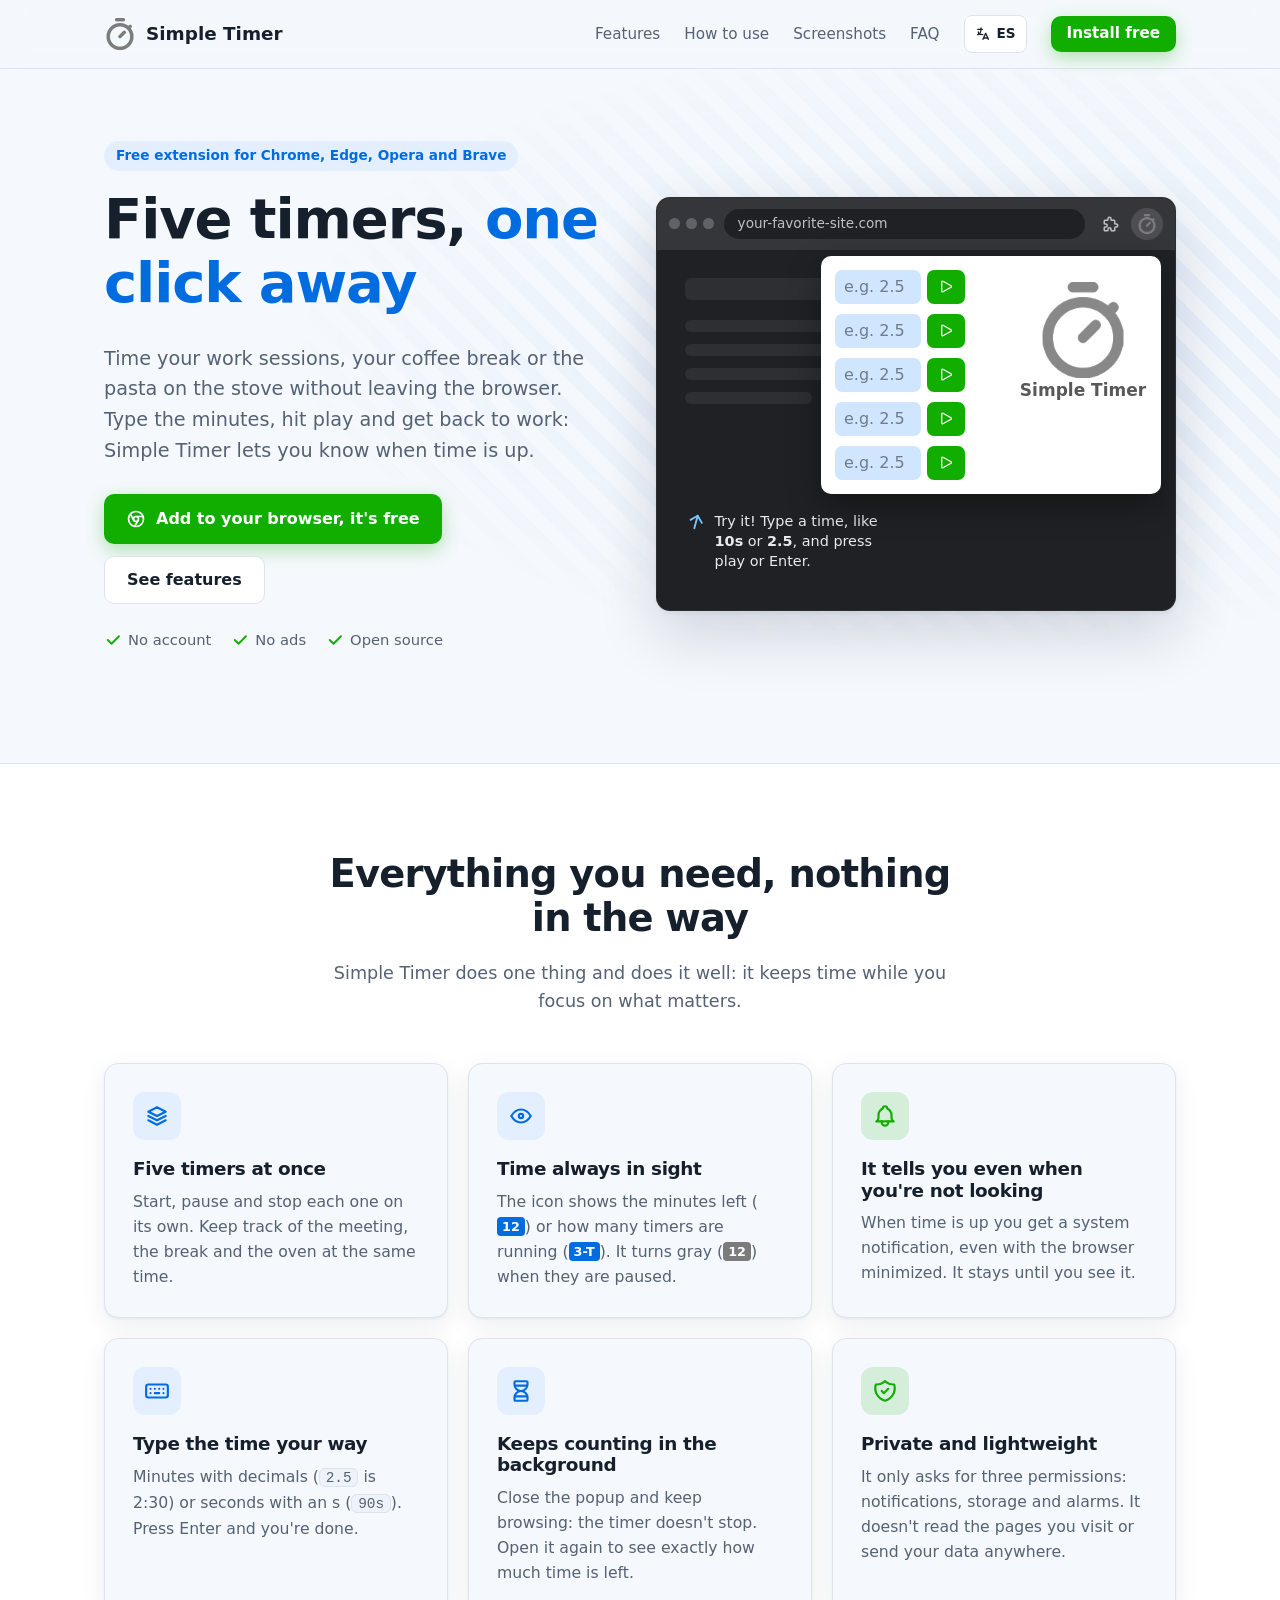
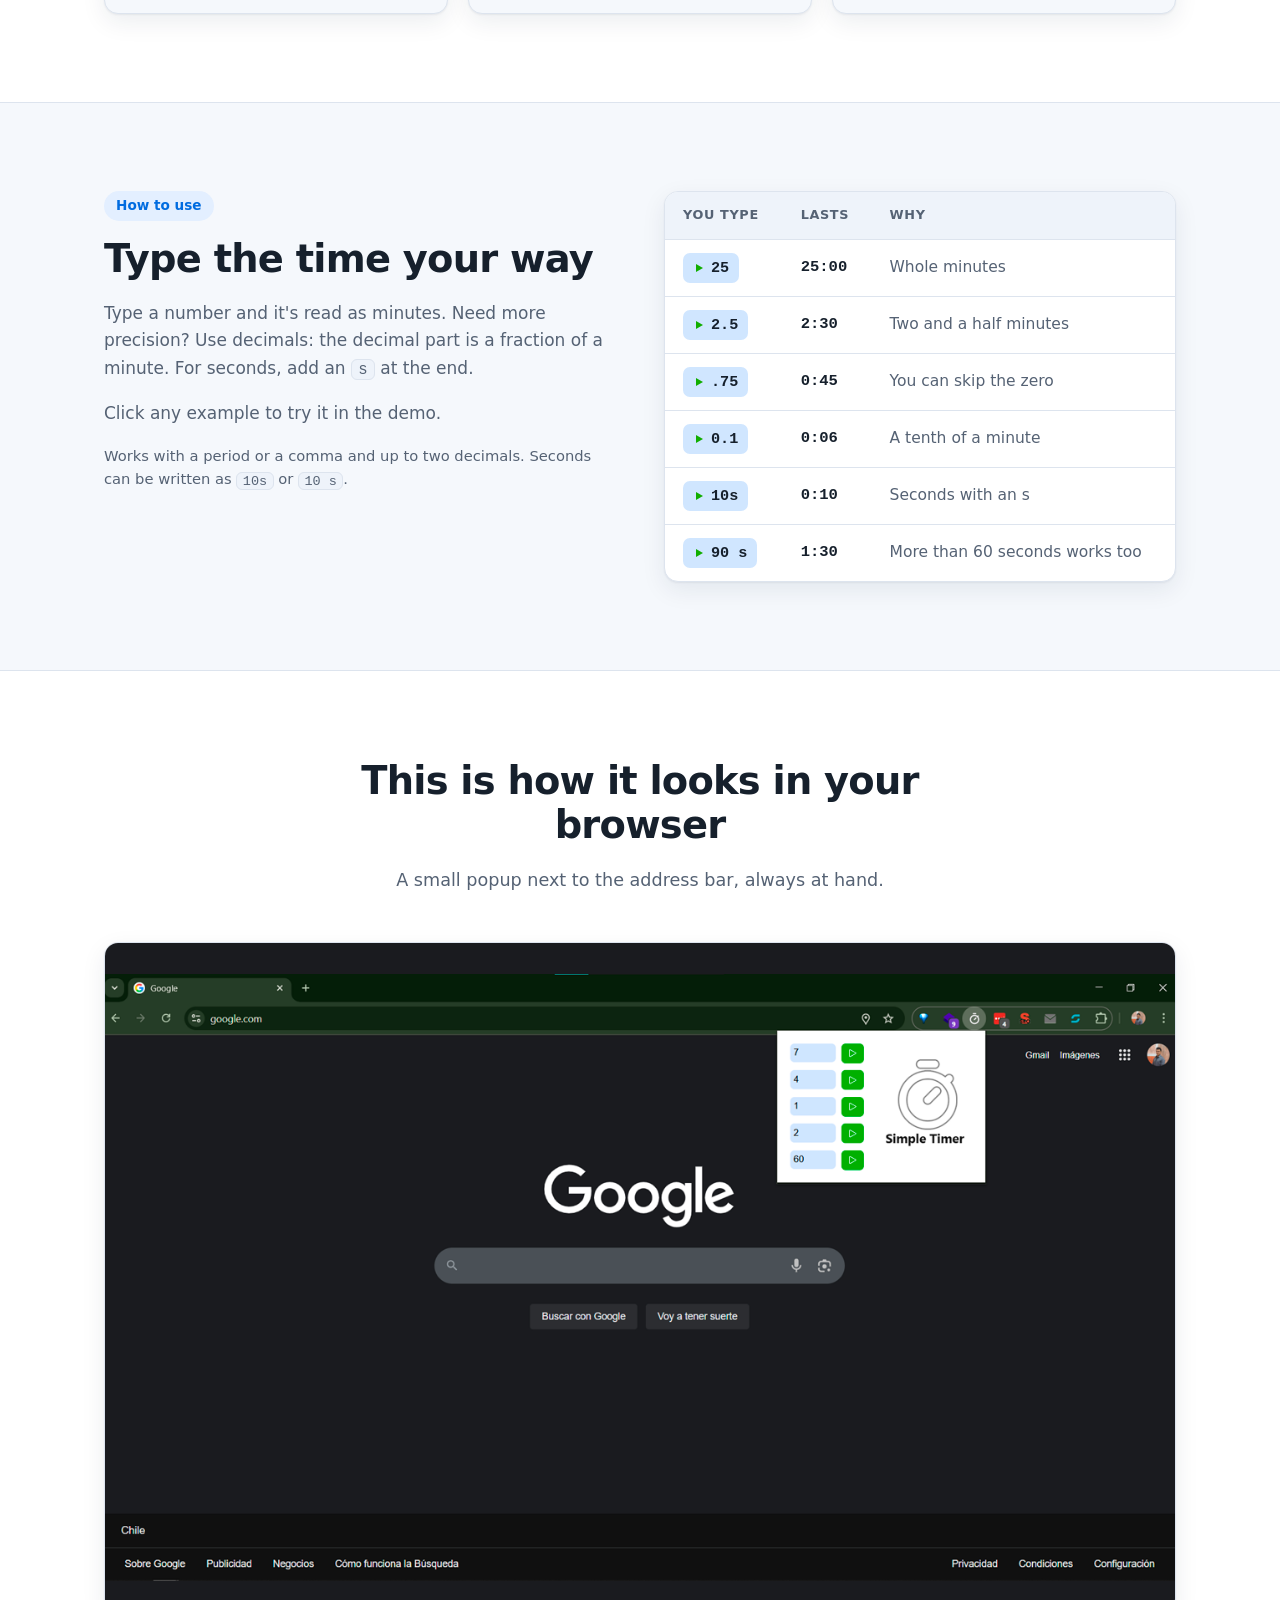
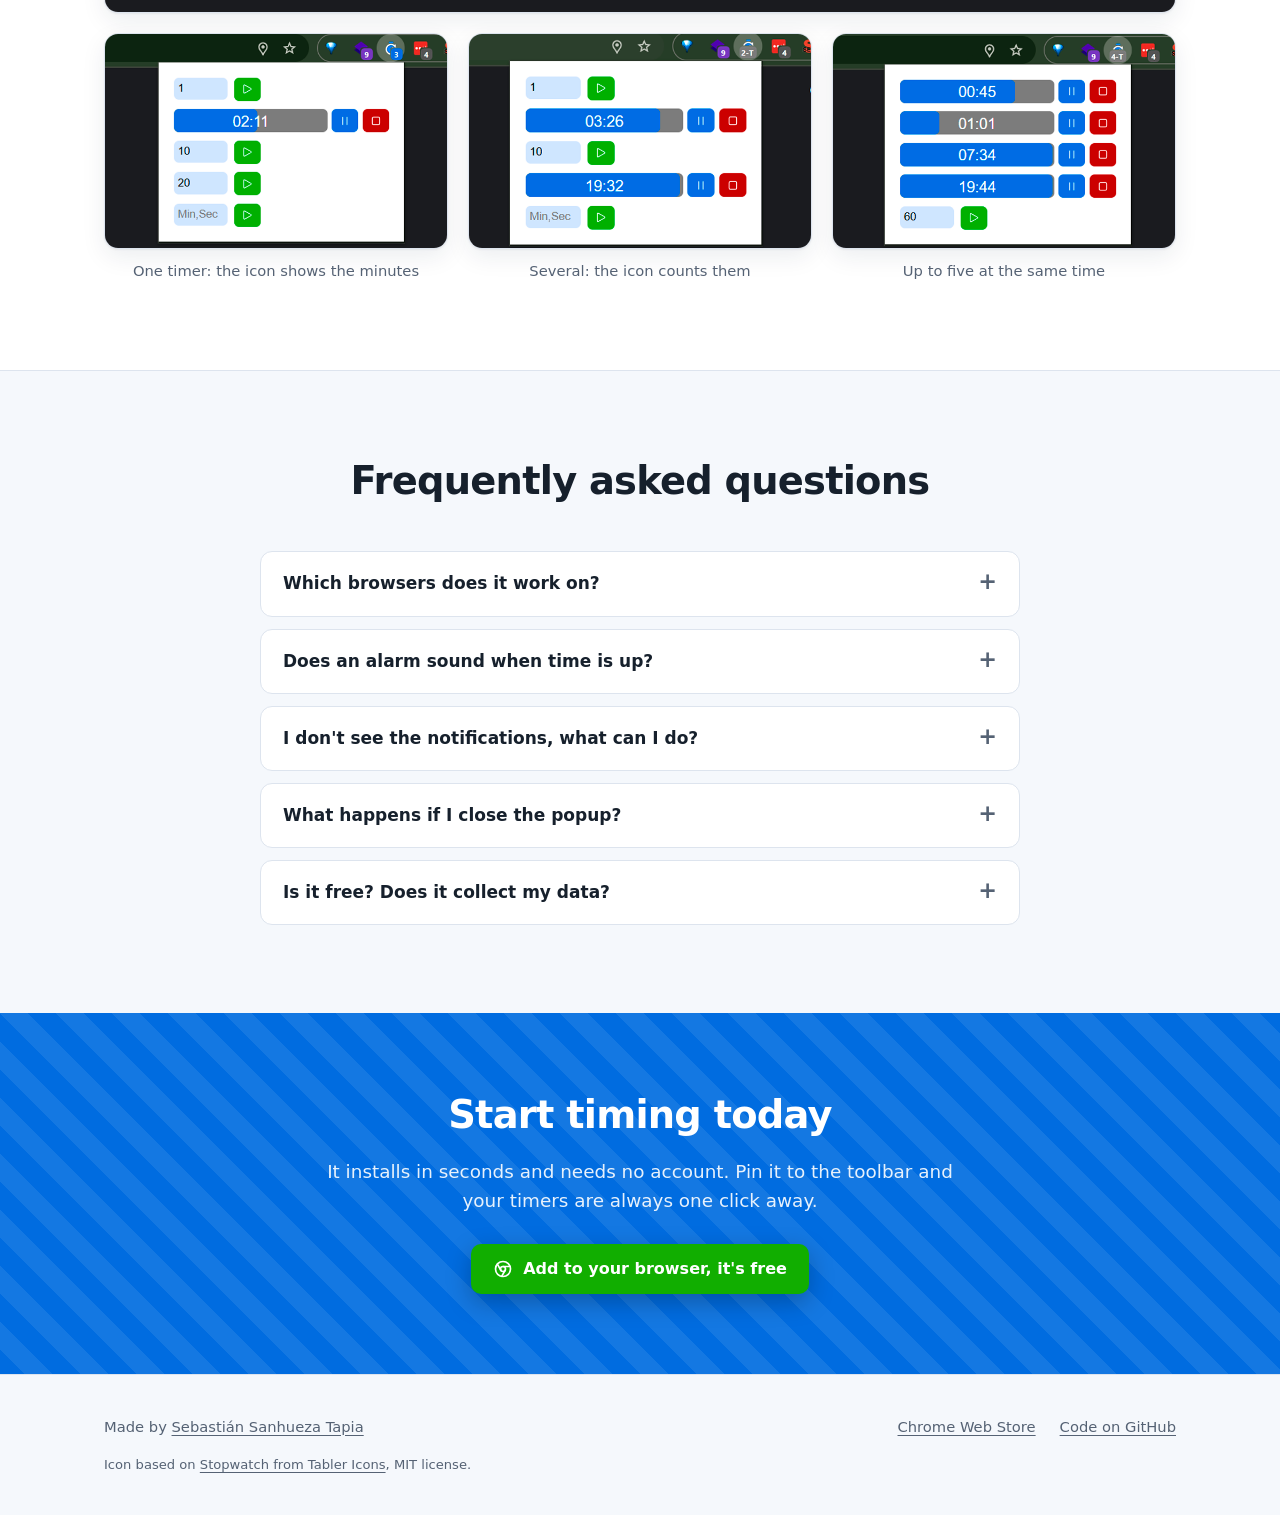
==== docs/index.html @ 5768a290 "feat: Se añaden páginas webs en ingles y español para home, instalación y despedida - Implemented de" ====
<!DOCTYPE html>
<html lang="es">
	<head>
		<meta charset="utf-8" />
		<meta name="viewport" content="width=device-width, initial-scale=1" />
		<title data-i18n="inicio.titulo">Simple Timer: cinco temporizadores en tu navegador</title>
		<meta
			name="description"
			content="Extensión gratuita con cinco temporizadores independientes para Chrome, Edge, Opera y Brave. Te avisa con una notificación y muestra el tiempo restante en el icono."
			data-i18n-attr="content:inicio.descripcion"
		/>
		<meta property="og:title" content="Simple Timer" />
		<meta
			property="og:description"
			content="Cinco temporizadores independientes, a un clic en tu navegador."
			data-i18n-attr="content:inicio.og_descripcion"
		/>
		<meta property="og:image" content="https://sukushaing.github.io/Extension-Simple-Timer/img/captura-navegador.png" />
		<meta property="og:type" content="website" />
		<link rel="icon" type="image/png" href="img/favicon.png" />
		<link rel="stylesheet" href="css/styles.css" />
		<script src="js/i18n.js"></script>
		<script src="js/demo.js" defer></script>
	</head>
	<body>
		<header class="cabecera">
			<div class="container">
				<a class="marca" href="#">
					<img src="img/icon128.png" alt="" width="32" height="32" />
					Simple Timer
				</a>
				<nav class="nav" aria-label="Principal" data-i18n-attr="aria-label:comun.nav_principal">
					<a href="#funciones" data-i18n="inicio.nav_funciones">Funciones</a>
					<a href="#formatos" data-i18n="inicio.nav_formatos">Cómo usarla</a>
					<a href="#capturas" data-i18n="inicio.nav_capturas">Capturas</a>
					<a href="#preguntas" data-i18n="inicio.nav_preguntas">Preguntas</a>
				</nav>
				<button class="selector-idioma" type="button" data-selector-idioma>
					<svg viewBox="0 0 24 24" fill="none" stroke="currentColor" stroke-width="2" stroke-linecap="round" stroke-linejoin="round" aria-hidden="true"><path d="M4 5h7" /><path d="M9 3v2c0 4.418 -2.239 8 -5 8" /><path d="M5 9c0 2.144 2.952 3.908 6.7 4" /><path d="M12 20l4 -9l4 9" /><path d="M19.1 18h-6.2" /></svg>
					<span data-idioma-destino>EN</span>
				</button>
				<a class="btn btn-primario btn-chico" href="https://chromewebstore.google.com/detail/simple-timer/fepcghiedlojkgidicokpnhifnfbmabe" data-i18n="comun.instalar_corto">Instalar gratis</a>
			</div>
		</header>

		<main>
			<!-- Hero con la demo -->
			<section class="hero">
				<div class="container">
					<div class="hero-texto">
						<span class="etiqueta" data-i18n="inicio.etiqueta">Extensión gratuita para Chrome, Edge, Opera y Brave</span>
						<h1 data-i18n="inicio.h1">Cinco temporizadores, <span class="resaltado">a un clic</span></h1>
						<p data-i18n="inicio.subtitulo">
							Mide tus bloques de trabajo, la pausa del café o la pasta en la olla sin salir del navegador. Escribe los minutos, dale play y sigue en lo tuyo: Simple Timer te avisa cuando termina.
						</p>
						<div class="hero-acciones">
							<a class="btn btn-primario" href="https://chromewebstore.google.com/detail/simple-timer/fepcghiedlojkgidicokpnhifnfbmabe">
								<svg viewBox="0 0 24 24" fill="none" stroke="currentColor" stroke-width="2" stroke-linecap="round" stroke-linejoin="round" aria-hidden="true"><path d="M12 12m-9 0a9 9 0 1 0 18 0a9 9 0 1 0 -18 0" /><path d="M12 12m-3 0a3 3 0 1 0 6 0a3 3 0 1 0 -6 0" /><path d="M12 9h8.4" /><path d="M14.598 13.5l-4.2 7.275" /><path d="M9.402 13.5l-4.2 -7.275" /></svg>
								<span data-i18n="comun.instalar">Añadir al navegador, es gratis</span>
							</a>
							<a class="btn btn-secundario" href="#funciones" data-i18n="inicio.ver_funciones">Ver funciones</a>
						</div>
						<ul class="hero-confianza">
							<li>
								<svg viewBox="0 0 24 24" fill="none" stroke="currentColor" stroke-width="2.5" stroke-linecap="round" stroke-linejoin="round" aria-hidden="true"><path d="M5 12l5 5l10 -10" /></svg>
								<span data-i18n="inicio.confianza_1">Sin cuentas</span>
							</li>
							<li>
								<svg viewBox="0 0 24 24" fill="none" stroke="currentColor" stroke-width="2.5" stroke-linecap="round" stroke-linejoin="round" aria-hidden="true"><path d="M5 12l5 5l10 -10" /></svg>
								<span data-i18n="inicio.confianza_2">Sin anuncios</span>
							</li>
							<li>
								<svg viewBox="0 0 24 24" fill="none" stroke="currentColor" stroke-width="2.5" stroke-linecap="round" stroke-linejoin="round" aria-hidden="true"><path d="M5 12l5 5l10 -10" /></svg>
								<span data-i18n="inicio.confianza_3">Código abierto</span>
							</li>
						</ul>
					</div>

					<div class="navegador" id="demo">
						<div class="navegador-barra">
							<div class="navegador-puntos" aria-hidden="true"><span></span><span></span><span></span></div>
							<div class="navegador-url" data-i18n="inicio.demo_url">tu-sitio-favorito.com</div>
							<div class="navegador-extensiones">
								<span class="icono-barra" aria-hidden="true">
									<svg viewBox="0 0 24 24" fill="none" stroke="currentColor" stroke-width="2" stroke-linecap="round" stroke-linejoin="round"><path d="M4 7h3a1 1 0 0 0 1 -1v-1a2 2 0 0 1 4 0v1a1 1 0 0 0 1 1h3a1 1 0 0 1 1 1v3a1 1 0 0 0 1 1h1a2 2 0 0 1 0 4h-1a1 1 0 0 0 -1 1v3a1 1 0 0 1 -1 1h-3a1 1 0 0 1 -1 -1v-1a2 2 0 0 0 -4 0v1a1 1 0 0 1 -1 1h-3a1 1 0 0 1 -1 -1v-3a1 1 0 0 1 1 -1h1a2 2 0 0 0 0 -4h-1a1 1 0 0 1 -1 -1v-3a1 1 0 0 1 1 -1" /></svg>
								</span>
								<span class="icono-barra extension" title="Simple Timer">
									<img src="img/icon128.png" alt="" data-demo-icono />
									<span class="badge" data-demo-badge hidden></span>
								</span>
							</div>
						</div>
						<div class="navegador-pagina">
							<div class="esqueleto" aria-hidden="true"><span></span><span></span><span></span><span></span><span></span></div>
							<p class="pista-demo">
								<svg viewBox="0 0 24 24" fill="none" stroke="currentColor" stroke-width="2" stroke-linecap="round" stroke-linejoin="round" aria-hidden="true"><path d="M17 7l-10 10" /><path d="M8 7l9 0l0 9" /></svg>
								<span data-i18n="inicio.demo_pista">¡Pruébala! Escribe un tiempo, como <strong>10s</strong> o <strong>2,5</strong>, y presiona play o Enter.</span>
							</p>
							<div class="popup" data-demo aria-label="Demostración de Simple Timer" data-i18n-attr="aria-label:comun.demo_aria" role="group">
								<noscript><img src="img/captura-dos-timers.png" alt="Captura de Simple Timer" /></noscript>
							</div>
						</div>
					</div>
				</div>
			</section>

			<!-- Funciones -->
			<section class="seccion seccion-alterna" id="funciones">
				<div class="container">
					<div class="seccion-cabecera">
						<h2 data-i18n="inicio.funciones_titulo">Todo lo que necesitas, nada que estorbe</h2>
						<p data-i18n="inicio.funciones_sub">Simple Timer hace una sola cosa y la hace bien: medir el tiempo mientras tú haces lo importante.</p>
					</div>
					<div class="grilla-funciones">
						<article class="tarjeta">
							<div class="tarjeta-icono">
								<svg viewBox="0 0 24 24" fill="none" stroke="currentColor" stroke-width="2" stroke-linecap="round" stroke-linejoin="round" aria-hidden="true"><path d="M12 4l-8 4l8 4l8 -4l-8 -4" /><path d="M4 12l8 4l8 -4" /><path d="M4 16l8 4l8 -4" /></svg>
							</div>
							<h3 data-i18n="inicio.f1_titulo">Cinco temporizadores a la vez</h3>
							<p data-i18n="inicio.f1_texto">Cada uno se inicia, pausa y detiene por separado. Lleva la reunión, el descanso y el horno al mismo tiempo.</p>
						</article>
						<article class="tarjeta">
							<div class="tarjeta-icono">
								<svg viewBox="0 0 24 24" fill="none" stroke="currentColor" stroke-width="2" stroke-linecap="round" stroke-linejoin="round" aria-hidden="true"><path d="M10 12a2 2 0 1 0 4 0a2 2 0 0 0 -4 0" /><path d="M21 12c-2.4 4 -5.4 6 -9 6c-3.6 0 -6.6 -2 -9 -6c2.4 -4 5.4 -6 9 -6c3.6 0 6.6 2 9 6" /></svg>
							</div>
							<h3 data-i18n="inicio.f2_titulo">El tiempo siempre a la vista</h3>
							<p data-i18n="inicio.f2_texto">El icono muestra los minutos que quedan (<span class="badge-ejemplo">12</span>) o cuántos temporizadores hay activos (<span class="badge-ejemplo">3-T</span>). Se pone gris (<span class="badge-ejemplo pausado">12</span>) cuando están en pausa.</p>
						</article>
						<article class="tarjeta">
							<div class="tarjeta-icono verde">
								<svg viewBox="0 0 24 24" fill="none" stroke="currentColor" stroke-width="2" stroke-linecap="round" stroke-linejoin="round" aria-hidden="true"><path d="M10 5a2 2 0 1 1 4 0a7 7 0 0 1 4 6v3a4 4 0 0 0 2 3h-16a4 4 0 0 0 2 -3v-3a7 7 0 0 1 4 -6" /><path d="M9 17v1a3 3 0 0 0 6 0v-1" /></svg>
							</div>
							<h3 data-i18n="inicio.f3_titulo">Te avisa aunque no estés mirando</h3>
							<p data-i18n="inicio.f3_texto">Al terminar aparece una notificación del sistema, incluso con el navegador minimizado. No se cierra hasta que la veas.</p>
						</article>
						<article class="tarjeta">
							<div class="tarjeta-icono">
								<svg viewBox="0 0 24 24" fill="none" stroke="currentColor" stroke-width="2" stroke-linecap="round" stroke-linejoin="round" aria-hidden="true"><path d="M2 8a2 2 0 0 1 2 -2h16a2 2 0 0 1 2 2v8a2 2 0 0 1 -2 2h-16a2 2 0 0 1 -2 -2z" /><path d="M6 10l0 .01" /><path d="M10 10l0 .01" /><path d="M14 10l0 .01" /><path d="M18 10l0 .01" /><path d="M6 14l0 .01" /><path d="M18 14l0 .01" /><path d="M10 14l4 .01" /></svg>
							</div>
							<h3 data-i18n="inicio.f4_titulo">Escribe el tiempo como quieras</h3>
							<p data-i18n="inicio.f4_texto">Minutos con decimales (<code>2,5</code> son 2:30) o segundos con una s (<code>90s</code>). Presiona Enter y listo.</p>
						</article>
						<article class="tarjeta">
							<div class="tarjeta-icono">
								<svg viewBox="0 0 24 24" fill="none" stroke="currentColor" stroke-width="2" stroke-linecap="round" stroke-linejoin="round" aria-hidden="true"><path d="M6.5 7h11" /><path d="M6.5 17h11" /><path d="M6 20v-2a6 6 0 1 1 12 0v2a1 1 0 0 1 -1 1h-10a1 1 0 0 1 -1 -1z" /><path d="M6 4v2a6 6 0 1 0 12 0v-2a1 1 0 0 0 -1 -1h-10a1 1 0 0 0 -1 1z" /></svg>
							</div>
							<h3 data-i18n="inicio.f5_titulo">Sigue contando en segundo plano</h3>
							<p data-i18n="inicio.f5_texto">Cierra el popup y sigue navegando: el temporizador no se detiene. Al volver a abrirlo verás el tiempo exacto que queda.</p>
						</article>
						<article class="tarjeta">
							<div class="tarjeta-icono verde">
								<svg viewBox="0 0 24 24" fill="none" stroke="currentColor" stroke-width="2" stroke-linecap="round" stroke-linejoin="round" aria-hidden="true"><path d="M12 3a12 12 0 0 0 8.5 3a12 12 0 0 1 -8.5 15a12 12 0 0 1 -8.5 -15a12 12 0 0 0 8.5 -3" /><path d="M9 12l2 2l4 -4" /></svg>
							</div>
							<h3 data-i18n="inicio.f6_titulo">Privada y liviana</h3>
							<p data-i18n="inicio.f6_texto">Solo pide tres permisos: notificaciones, almacenamiento y alarmas. No lee las páginas que visitas ni envía tus datos a ningún lado.</p>
						</article>
					</div>
				</div>
			</section>

			<!-- Formatos de tiempo -->
			<section class="seccion" id="formatos">
				<div class="container formatos">
					<div class="formatos-texto">
						<span class="etiqueta" data-i18n="inicio.formatos_etiqueta">Cómo usarla</span>
						<h2 data-i18n="inicio.formatos_titulo">Escribe el tiempo a tu manera</h2>
						<p data-i18n="inicio.formatos_texto">
							Escribe un número y se interpreta como minutos. Si necesitas algo más preciso, usa decimales: la parte decimal es una fracción de minuto. Para segundos, agrega una <code>s</code> al final.
						</p>
						<p data-i18n="inicio.formatos_probar">Haz clic en cualquier ejemplo para probarlo en la demo.</p>
						<p class="nota" data-i18n="inicio.formatos_nota">
							Acepta coma o punto y hasta dos decimales. El sufijo de segundos puede ser <code>s</code>, <code>seg</code> o <code>segundos</code>, con o sin espacio.
						</p>
					</div>
					<table class="tabla-formatos">
						<thead>
							<tr>
								<th data-i18n="inicio.tabla_escribes">Escribes</th>
								<th data-i18n="inicio.tabla_dura">Dura</th>
								<th data-i18n="inicio.tabla_por_que">Por qué</th>
							</tr>
						</thead>
						<tbody>
							<tr>
								<td><button class="chip" type="button" data-probar="25"><svg viewBox="0 0 24 24" fill="currentColor" aria-hidden="true"><path d="M6 4v16l14 -8z" /></svg>25</button></td>
								<td>25:00</td>
								<td data-i18n="inicio.ej_25">Minutos enteros</td>
							</tr>
							<tr>
								<td><button class="chip" type="button" data-probar="2,5"><svg viewBox="0 0 24 24" fill="currentColor" aria-hidden="true"><path d="M6 4v16l14 -8z" /></svg>2,5</button></td>
								<td>2:30</td>
								<td data-i18n="inicio.ej_2_5">Dos minutos y medio</td>
							</tr>
							<tr>
								<td><button class="chip" type="button" data-probar=",75"><svg viewBox="0 0 24 24" fill="currentColor" aria-hidden="true"><path d="M6 4v16l14 -8z" /></svg>,75</button></td>
								<td>0:45</td>
								<td data-i18n="inicio.ej_075">Puedes omitir el cero</td>
							</tr>
							<tr>
								<td><button class="chip" type="button" data-probar="0,1"><svg viewBox="0 0 24 24" fill="currentColor" aria-hidden="true"><path d="M6 4v16l14 -8z" /></svg>0,1</button></td>
								<td>0:06</td>
								<td data-i18n="inicio.ej_0_1">Un décimo de minuto</td>
							</tr>
							<tr>
								<td><button class="chip" type="button" data-probar="10s"><svg viewBox="0 0 24 24" fill="currentColor" aria-hidden="true"><path d="M6 4v16l14 -8z" /></svg>10s</button></td>
								<td>0:10</td>
								<td data-i18n="inicio.ej_10s">Segundos con una s</td>
							</tr>
							<tr>
								<td><button class="chip" type="button" data-probar="90 seg"><svg viewBox="0 0 24 24" fill="currentColor" aria-hidden="true"><path d="M6 4v16l14 -8z" /></svg>90 seg</button></td>
								<td>1:30</td>
								<td data-i18n="inicio.ej_90seg">Más de 60 segundos también vale</td>
							</tr>
						</tbody>
					</table>
				</div>
			</section>

			<!-- Capturas -->
			<section class="seccion seccion-alterna" id="capturas">
				<div class="container">
					<div class="seccion-cabecera">
						<h2 data-i18n="inicio.capturas_titulo">Así se ve en tu navegador</h2>
						<p data-i18n="inicio.capturas_sub">Un popup pequeño junto a la barra de direcciones, siempre a mano.</p>
					</div>
					<div class="galeria">
						<figure class="principal">
							<img src="img/captura-navegador.png" width="1280" height="800" loading="lazy" alt="Simple Timer abierto en Chrome, con cinco tiempos listos para iniciar" data-i18n-attr="alt:inicio.cap1_alt" />
						</figure>
						<figure>
							<img src="img/captura-un-timer.png" width="640" height="400" loading="lazy" alt="Un temporizador corriendo, el icono muestra 3 minutos" data-i18n-attr="alt:inicio.cap2_alt" />
							<figcaption data-i18n="inicio.cap2">Un temporizador: el icono muestra los minutos</figcaption>
						</figure>
						<figure>
							<img src="img/captura-dos-timers.png" width="640" height="400" loading="lazy" alt="Dos temporizadores corriendo, el icono muestra 2-T" data-i18n-attr="alt:inicio.cap3_alt" />
							<figcaption data-i18n="inicio.cap3">Varios: el icono cuenta cuántos hay</figcaption>
						</figure>
						<figure>
							<img src="img/captura-cuatro-timers.png" width="640" height="400" loading="lazy" alt="Cuatro temporizadores corriendo a la vez" data-i18n-attr="alt:inicio.cap4_alt" />
							<figcaption data-i18n="inicio.cap4">Hasta cinco al mismo tiempo</figcaption>
						</figure>
					</div>
				</div>
			</section>

			<!-- Preguntas frecuentes -->
			<section class="seccion" id="preguntas">
				<div class="container">
					<div class="seccion-cabecera">
						<h2 data-i18n="inicio.preguntas_titulo">Preguntas frecuentes</h2>
					</div>
					<div class="preguntas">
						<details>
							<summary data-i18n="inicio.p1">¿En qué navegadores funciona?</summary>
							<div><p data-i18n="inicio.r1">En Chrome, Edge, Opera, Brave y cualquier navegador basado en Chromium que pueda instalar extensiones de la Chrome Web Store.</p></div>
						</details>
						<details>
							<summary data-i18n="inicio.p2">¿Suena una alarma al terminar?</summary>
							<div><p data-i18n="inicio.r2">Simple Timer te avisa con una notificación del sistema, que suena o no según cómo tengas configuradas las notificaciones en tu computador.</p></div>
						</details>
						<details>
							<summary data-i18n="inicio.p3">No me aparecen las notificaciones, ¿qué hago?</summary>
							<div>
								<p data-i18n="inicio.r3">Revisa que tu sistema permita las notificaciones del navegador:</p>
								<ul>
									<li data-i18n="inicio.r3_windows"><strong>Windows:</strong> Configuración → Sistema → Notificaciones. Activa las de tu navegador y desactiva «No molestar».</li>
									<li data-i18n="inicio.r3_mac"><strong>macOS:</strong> Configuración del Sistema → Notificaciones → tu navegador, y permite las notificaciones.</li>
								</ul>
							</div>
						</details>
						<details>
							<summary data-i18n="inicio.p4">¿Qué pasa si cierro el popup?</summary>
							<div><p data-i18n="inicio.r4">Nada: el temporizador sigue corriendo y el icono sigue mostrando el tiempo. El popup es solo una ventana para verlo y controlarlo.</p></div>
						</details>
						<details>
							<summary data-i18n="inicio.p5">¿Es gratis? ¿Recoge mis datos?</summary>
							<div><p data-i18n="inicio.r5">Es gratis, sin anuncios y de código abierto. Los temporizadores se guardan solo en tu navegador y la extensión no envía datos a ningún servidor. Puedes revisar el código en <a href="https://github.com/SuKuShaing/Extension-Simple-Timer">GitHub</a>.</p></div>
						</details>
					</div>
				</div>
			</section>

			<!-- Llamada final -->
			<section class="banda">
				<div class="container">
					<h2 data-i18n="inicio.banda_titulo">Empieza a medir tu tiempo hoy</h2>
					<p data-i18n="inicio.banda_texto">Se instala en segundos y no necesita cuenta. Fíjala en la barra y tendrás tus temporizadores siempre a un clic.</p>
					<a class="btn btn-primario" href="https://chromewebstore.google.com/detail/simple-timer/fepcghiedlojkgidicokpnhifnfbmabe">
						<svg viewBox="0 0 24 24" fill="none" stroke="currentColor" stroke-width="2" stroke-linecap="round" stroke-linejoin="round" aria-hidden="true"><path d="M12 12m-9 0a9 9 0 1 0 18 0a9 9 0 1 0 -18 0" /><path d="M12 12m-3 0a3 3 0 1 0 6 0a3 3 0 1 0 -6 0" /><path d="M12 9h8.4" /><path d="M14.598 13.5l-4.2 7.275" /><path d="M9.402 13.5l-4.2 -7.275" /></svg>
						<span data-i18n="comun.instalar">Añadir al navegador, es gratis</span>
					</a>
				</div>
			</section>
		</main>

		<footer class="pie">
			<div class="container">
				<span data-i18n="comun.creada_por">Creada por <a href="https://www.linkedin.com/in/sebastiansanhuezatapia/">Sebastián Sanhueza Tapia</a></span>
				<ul>
					<li><a href="https://chromewebstore.google.com/detail/simple-timer/fepcghiedlojkgidicokpnhifnfbmabe" data-i18n="comun.web_store">Chrome Web Store</a></li>
					<li><a href="https://github.com/SuKuShaing/Extension-Simple-Timer" data-i18n="comun.codigo">Código en GitHub</a></li>
				</ul>
				<p class="atribucion" data-i18n="comun.atribucion">
					Icono basado en <a href="https://tabler.io/icons/icon/stopwatch">Stopwatch de Tabler Icons</a>, bajo licencia MIT.
				</p>
			</div>
		</footer>
	</body>
</html>
---- docs/css/styles.css ----
/*
 * Estilos de la web de Simple Timer (landing, bienvenida y despedida).
 * Parte de la paleta de la extensión (styles.css de la raíz) y la amplía.
 * El modo oscuro se activa solo, según la preferencia del sistema.
 */

:root {
	/* Paleta de la extensión */
	--azul: #006ce0;
	--azul-hover: #005bbd;
	--azul-activo: #004a9a;
	--azul-claro: #d0e6ff;
	--verde: #11ae00;
	--verde-hover: #0e9200;
	--verde-activo: #0b7600;
	--rojo: #c70000;
	--rojo-hover: #a80000;
	--gris-barra: #7b7b7b;

	/* Superficies y texto (modo claro) */
	--fondo: #f5f8fc;
	--superficie: #ffffff;
	--superficie-2: #eef3fa;
	--borde: #dde4ee;
	--texto: #16202c;
	--texto-suave: #556274;
	--acento-suave: #e3efff;
	--sombra: 0 1px 2px rgb(16 32 64 / 0.06), 0 8px 24px rgb(16 32 64 / 0.08);
	--sombra-grande: 0 2px 4px rgb(16 32 64 / 0.06), 0 24px 60px rgb(16 32 64 / 0.16);

	--radio: 14px;
	--radio-chico: 8px;
	--fuente: system-ui, -apple-system, "Segoe UI", Roboto, "Helvetica Neue", Arial, sans-serif;
	--mono: ui-monospace, "Cascadia Code", "SF Mono", Consolas, monospace;
	--ancho: 1120px;

	color-scheme: light dark;
}

@media (prefers-color-scheme: dark) {
	:root {
		--fondo: #0e1217;
		--superficie: #161b22;
		--superficie-2: #1d242d;
		--borde: #2a333f;
		--texto: #e7edf4;
		--texto-suave: #9aa7b6;
		--acento-suave: #12243a;
		--azul-claro: #d0e6ff;
		--sombra: 0 1px 2px rgb(0 0 0 / 0.3), 0 8px 24px rgb(0 0 0 / 0.3);
		--sombra-grande: 0 2px 4px rgb(0 0 0 / 0.3), 0 24px 60px rgb(0 0 0 / 0.5);
	}
}

/* Evita el parpadeo del español mientras se aplica el inglés */
html.i18n-pendiente body {
	visibility: hidden;
}

*,
*::before,
*::after {
	box-sizing: border-box;
}

html {
	scroll-behavior: smooth;
	scroll-padding-top: 80px;
}

body {
	margin: 0;
	font-family: var(--fuente);
	font-size: 17px;
	line-height: 1.6;
	color: var(--texto);
	background: var(--fondo);
	-webkit-font-smoothing: antialiased;
}

img {
	max-width: 100%;
	display: block;
}

a {
	color: var(--azul);
	text-underline-offset: 3px;
}

@media (prefers-color-scheme: dark) {
	a {
		color: #5aa6ff;
	}
}

h1,
h2,
h3 {
	line-height: 1.15;
	letter-spacing: -0.02em;
	margin: 0 0 0.5em;
}

h1 {
	font-size: clamp(2.2rem, 5vw, 3.5rem);
	font-weight: 800;
}

h2 {
	font-size: clamp(1.7rem, 3.5vw, 2.4rem);
	font-weight: 800;
}

h3 {
	font-size: 1.15rem;
	font-weight: 700;
}

p {
	margin: 0 0 1em;
}

code,
kbd {
	font-family: var(--mono);
	font-size: 0.92em;
	background: var(--superficie-2);
	border: 1px solid var(--borde);
	border-radius: 6px;
	padding: 0.05em 0.4em;
}

.container {
	width: 100%;
	max-width: var(--ancho);
	margin-inline: auto;
	padding-inline: 24px;
}

.seccion {
	padding-block: 88px;
}

.seccion-alterna {
	background: var(--superficie);
	border-block: 1px solid var(--borde);
}

.seccion-cabecera {
	max-width: 640px;
	margin: 0 auto 48px;
	text-align: center;
}

.seccion-cabecera p {
	color: var(--texto-suave);
	font-size: 1.1rem;
}

.etiqueta {
	display: inline-flex;
	align-items: center;
	gap: 8px;
	font-size: 0.85rem;
	font-weight: 600;
	color: var(--azul);
	background: var(--acento-suave);
	border-radius: 999px;
	padding: 4px 12px;
	margin-bottom: 16px;
}

@media (prefers-color-scheme: dark) {
	.etiqueta {
		color: #7db8ff;
	}
}

.solo-lectores {
	position: absolute;
	width: 1px;
	height: 1px;
	overflow: hidden;
	clip: rect(0 0 0 0);
	white-space: nowrap;
}

/* ---------- Botones ---------- */

.btn {
	display: inline-flex;
	align-items: center;
	justify-content: center;
	gap: 10px;
	font: inherit;
	font-weight: 700;
	font-size: 1rem;
	line-height: 1;
	text-decoration: none;
	border: none;
	border-radius: 10px;
	padding: 15px 22px;
	cursor: pointer;
	transition: background-color 0.2s, transform 0.2s, box-shadow 0.2s;
}

.btn:active {
	transform: translateY(1px);
}

.btn:focus-visible,
.chip:focus-visible,
.selector-idioma:focus-visible {
	outline: 3px solid var(--azul);
	outline-offset: 2px;
}

.btn-primario {
	color: #fff;
	background: var(--verde);
	box-shadow: 0 6px 18px rgb(17 174 0 / 0.3);
}

.btn-primario:hover {
	background: var(--verde-hover);
}

.btn-secundario {
	color: var(--texto);
	background: var(--superficie);
	border: 1px solid var(--borde);
}

.btn-secundario:hover {
	background: var(--superficie-2);
}

.btn-chico {
	padding: 10px 16px;
	font-size: 0.95rem;
}

.btn svg {
	width: 20px;
	height: 20px;
	flex-shrink: 0;
}

/* ---------- Cabecera ---------- */

.cabecera {
	position: sticky;
	top: 0;
	z-index: 50;
	background: color-mix(in srgb, var(--fondo) 82%, transparent);
	backdrop-filter: blur(12px);
	-webkit-backdrop-filter: blur(12px);
	border-bottom: 1px solid var(--borde);
}

.cabecera .container {
	display: flex;
	align-items: center;
	gap: 24px;
	height: 68px;
}

.marca {
	display: flex;
	align-items: center;
	gap: 10px;
	font-weight: 800;
	font-size: 1.15rem;
	color: var(--texto);
	text-decoration: none;
	margin-right: auto;
}

.marca img {
	width: 32px;
	height: 32px;
}

.nav {
	display: flex;
	gap: 24px;
}

.nav a {
	color: var(--texto-suave);
	text-decoration: none;
	font-weight: 500;
	font-size: 0.95rem;
}

.nav a:hover {
	color: var(--texto);
}

.selector-idioma {
	font: inherit;
	font-size: 0.85rem;
	font-weight: 700;
	color: var(--texto);
	background: var(--superficie);
	border: 1px solid var(--borde);
	border-radius: 8px;
	padding: 7px 10px;
	cursor: pointer;
	display: inline-flex;
	align-items: center;
	gap: 6px;
}

.selector-idioma:hover {
	background: var(--superficie-2);
}

.selector-idioma svg {
	width: 16px;
	height: 16px;
}

@media (max-width: 820px) {
	.nav {
		display: none;
	}
}

@media (max-width: 520px) {
	.cabecera .btn {
		display: none;
	}
}

/* ---------- Rayas diagonales (motivo de la barra de tiempo) ---------- */

@keyframes mover-rayas {
	from {
		background-position: 0 0;
	}
	to {
		background-position: -20px 0;
	}
}

/* ---------- Hero ---------- */

.hero {
	position: relative;
	overflow: hidden;
	padding-block: 72px 96px;
}

.hero::before {
	/* Rayas tenues de fondo, como la barra del temporizador */
	content: "";
	position: absolute;
	inset: 0;
	background-image: repeating-linear-gradient(
		45deg,
		color-mix(in srgb, var(--azul) 6%, transparent) 0 14px,
		transparent 14px 28px
	);
	mask-image: radial-gradient(ellipse 70% 60% at 75% 40%, #000 20%, transparent 75%);
	-webkit-mask-image: radial-gradient(ellipse 70% 60% at 75% 40%, #000 20%, transparent 75%);
	pointer-events: none;
}

.hero .container {
	position: relative;
	display: grid;
	grid-template-columns: 1fr 1.05fr;
	gap: 56px;
	align-items: center;
}

.hero h1 .resaltado {
	color: var(--azul);
}

@media (prefers-color-scheme: dark) {
	.hero h1 .resaltado {
		color: #4c9dff;
	}
}

.hero-texto > p {
	font-size: 1.2rem;
	color: var(--texto-suave);
	max-width: 34em;
}

.hero-acciones {
	display: flex;
	flex-wrap: wrap;
	gap: 12px;
	margin-top: 28px;
}

.hero-confianza {
	display: flex;
	flex-wrap: wrap;
	gap: 8px 20px;
	margin-top: 24px;
	padding: 0;
	list-style: none;
	font-size: 0.92rem;
	color: var(--texto-suave);
}

.hero-confianza li {
	display: flex;
	align-items: center;
	gap: 6px;
}

.hero-confianza svg {
	width: 18px;
	height: 18px;
	color: var(--verde);
}

@media (max-width: 920px) {
	.hero .container {
		grid-template-columns: 1fr;
	}
	.hero-texto {
		text-align: center;
	}
	.hero-texto > p {
		margin-inline: auto;
	}
	.hero-acciones,
	.hero-confianza {
		justify-content: center;
	}
}

/* ---------- Navegador simulado ---------- */

.navegador {
	position: relative;
	background: #202124;
	border-radius: var(--radio);
	box-shadow: var(--sombra-grande);
	overflow: hidden;
	border: 1px solid rgb(255 255 255 / 0.06);
}

.navegador-barra {
	display: flex;
	align-items: center;
	gap: 10px;
	padding: 10px 12px;
	background: #35363a;
}

.navegador-puntos {
	display: flex;
	gap: 6px;
}

.navegador-puntos span {
	width: 11px;
	height: 11px;
	border-radius: 50%;
	background: #5f6368;
}

.navegador-url {
	flex: 1;
	min-width: 0;
	height: 30px;
	display: flex;
	align-items: center;
	padding-inline: 14px;
	border-radius: 999px;
	background: #202124;
	color: #bdc1c6;
	font-size: 0.85rem;
	white-space: nowrap;
	overflow: hidden;
}

.navegador-extensiones {
	display: flex;
	align-items: center;
	gap: 4px;
}

.icono-barra {
	position: relative;
	width: 32px;
	height: 32px;
	display: grid;
	place-items: center;
	border-radius: 50%;
	color: #bdc1c6;
}

.icono-barra svg {
	width: 18px;
	height: 18px;
}

.icono-barra.extension {
	background: rgb(255 255 255 / 0.12);
}

.icono-barra.extension img {
	width: 20px;
	height: 20px;
}

/* Badge del icono, igual al de la extensión */
.badge {
	position: absolute;
	right: -3px;
	bottom: -2px;
	min-width: 16px;
	padding: 0 3px;
	border-radius: 4px;
	background: var(--azul);
	color: #fff;
	font-size: 10px;
	font-weight: 700;
	line-height: 14px;
	text-align: center;
	font-variant-numeric: tabular-nums;
	pointer-events: none;
}

.badge.pausado {
	background: var(--gris-barra);
}

.badge[hidden] {
	display: none;
}

.navegador-pagina {
	position: relative;
	min-height: 360px;
	padding: 28px;
}

/* Contenido falso de la página, de relleno */
.esqueleto {
	display: grid;
	gap: 12px;
	max-width: 46%;
}

.esqueleto span {
	height: 12px;
	border-radius: 6px;
	background: #2d2f33;
}

.esqueleto span:nth-child(1) {
	height: 22px;
	width: 70%;
	margin-bottom: 8px;
}
.esqueleto span:nth-child(3) {
	width: 85%;
}
.esqueleto span:nth-child(5) {
	width: 60%;
}

.navegador .popup {
	position: absolute;
	top: 6px;
	right: 14px;
}

.pista-demo {
	position: absolute;
	left: 28px;
	bottom: 24px;
	max-width: 40%;
	color: #e8eaed;
	font-size: 0.9rem;
	line-height: 1.4;
	display: flex;
	gap: 8px;
	align-items: flex-start;
}

.pista-demo svg {
	width: 22px;
	height: 22px;
	flex-shrink: 0;
	color: #7cc4ff;
	transform: rotate(-30deg);
}

@media (max-width: 560px) {
	.navegador-pagina {
		padding: 16px;
		min-height: 0;
	}
	.esqueleto,
	.pista-demo {
		display: none;
	}
	.navegador .popup {
		position: relative;
		top: 0;
		right: 0;
		width: 100%;
	}
	.navegador-puntos {
		display: none;
	}
}

/* ---------- Popup de la demo (réplica mejorada de la extensión) ---------- */

.popup {
	position: relative;
	width: 340px;
	max-width: 100%;
	min-height: 236px;
	padding: 14px;
	display: flex;
	flex-direction: column;
	gap: 10px;
	background: #fff;
	color: #16202c;
	border-radius: 10px;
	box-shadow: 0 12px 32px rgb(0 0 0 / 0.35);
	font-family: var(--fuente);
	font-size: 15px;
	line-height: 1;
	isolation: isolate;
}

.popup-fila {
	display: flex;
	gap: 6px;
	height: 34px;
}

.popup-vista {
	display: flex;
	gap: 6px;
	flex: 1;
	min-width: 0;
}

.popup-vista[hidden],
.popup-btn[hidden] {
	display: none;
}

.popup-input {
	width: 86px;
	height: 34px;
	border: none;
	border-radius: 7px;
	background: var(--azul-claro);
	color: #16202c;
	font: inherit;
	font-size: 16px;
	padding: 0 9px;
}

.popup-input::placeholder {
	color: #6e7c8e;
}

.popup-input:focus {
	outline: 2px solid var(--azul);
	outline-offset: -1px;
}

.popup-input.invalido {
	animation: sacudir 0.3s;
	outline: 2px solid var(--rojo);
	outline-offset: -1px;
}

@keyframes sacudir {
	25% {
		transform: translateX(-4px);
	}
	75% {
		transform: translateX(4px);
	}
}

.popup-btn {
	width: 38px;
	height: 34px;
	flex-shrink: 0;
	display: grid;
	place-items: center;
	border: none;
	border-radius: 7px;
	color: #fff;
	background: var(--azul);
	cursor: pointer;
	transition: background-color 0.2s;
}

.popup-btn:hover {
	background: var(--azul-hover);
}

.popup-btn:active {
	background: var(--azul-activo);
}

.popup-btn:focus-visible {
	outline: 2px solid var(--azul-activo);
	outline-offset: 2px;
}

.popup-btn svg {
	width: 17px;
	height: 17px;
}

.popup-btn.iniciar {
	background: var(--verde);
}

.popup-btn.iniciar:hover {
	background: var(--verde-hover);
}

.popup-btn.iniciar:active {
	background: var(--verde-activo);
}

.popup-btn.detener {
	background: var(--rojo);
}

.popup-btn.detener:hover {
	background: var(--rojo-hover);
}

.popup-barra {
	position: relative;
	flex: 1;
	min-width: 0;
	border-radius: 7px;
	background: var(--gris-barra);
	overflow: hidden;
}

.popup-relleno {
	position: relative;
	height: 100%;
	width: 100%;
	background: var(--azul);
	border-radius: 7px;
	overflow: hidden;
	transition: width 0.3s ease;
}

.popup-relleno::after {
	content: "";
	position: absolute;
	inset: 0;
	background-image: linear-gradient(
		45deg,
		rgb(255 255 255 / 0.2) 25%,
		transparent 25%,
		transparent 50%,
		rgb(255 255 255 / 0.2) 50%,
		rgb(255 255 255 / 0.2) 75%,
		transparent 75%,
		transparent
	);
	background-size: 20px 20px;
	animation: mover-rayas 2s linear infinite;
	opacity: 0;
	transition: opacity 0.5s ease;
}

.popup-relleno.corriendo::after {
	opacity: 1;
}

.popup-tiempo {
	position: absolute;
	inset: 0;
	display: grid;
	place-items: center;
	color: #fff;
	font-size: 19px;
	font-variant-numeric: tabular-nums;
	text-shadow: 0 1px 2px rgb(0 0 0 / 0.25);
	z-index: 1;
}

.popup-logo {
	position: absolute;
	top: 26px;
	right: 18px;
	width: 120px;
	display: flex;
	flex-direction: column;
	align-items: center;
	gap: 4px;
	z-index: -1;
	opacity: 0.9;
	transition: opacity 0.3s;
}

.popup-logo img {
	width: 96px;
	height: 96px;
}

.popup-logo span {
	font-weight: 800;
	font-size: 17px;
	color: #474747;
	white-space: nowrap;
}

.popup.con-temporizadores .popup-logo {
	opacity: 0;
}

/* ---------- Notificación simulada ---------- */

.notificacion {
	position: fixed;
	right: 20px;
	bottom: 20px;
	z-index: 100;
	width: min(360px, calc(100vw - 40px));
	display: grid;
	grid-template-columns: 44px 1fr auto;
	gap: 12px;
	align-items: start;
	padding: 16px;
	border-radius: 12px;
	background: #2b2b2b;
	color: #f1f1f1;
	box-shadow: 0 16px 40px rgb(0 0 0 / 0.4);
	font-size: 0.92rem;
	line-height: 1.4;
	animation: entrar 0.35s cubic-bezier(0.2, 0.9, 0.3, 1.2);
}

.notificacion img {
	width: 44px;
	height: 44px;
	background: #fff;
	border-radius: 8px;
	padding: 4px;
}

.notificacion strong {
	display: block;
	font-size: 1rem;
	margin-bottom: 2px;
}

.notificacion small {
	display: block;
	color: #a9a9a9;
	margin-top: 6px;
	font-size: 0.78rem;
}

.notificacion button {
	background: none;
	border: none;
	color: #bbb;
	cursor: pointer;
	padding: 2px;
	font-size: 1.2rem;
	line-height: 1;
}

.notificacion.saliendo {
	animation: salir 0.25s ease-in forwards;
}

@keyframes entrar {
	from {
		transform: translateY(24px);
		opacity: 0;
	}
}

@keyframes salir {
	to {
		transform: translateX(110%);
		opacity: 0;
	}
}

/* ---------- Funciones ---------- */

.grilla-funciones {
	display: grid;
	grid-template-columns: repeat(3, 1fr);
	gap: 20px;
}

.tarjeta {
	background: var(--superficie);
	border: 1px solid var(--borde);
	border-radius: var(--radio);
	padding: 28px;
	box-shadow: var(--sombra);
}

.seccion-alterna .tarjeta {
	background: var(--fondo);
}

.tarjeta p {
	color: var(--texto-suave);
	margin: 0;
	font-size: 0.98rem;
}

.tarjeta-icono {
	width: 48px;
	height: 48px;
	display: grid;
	place-items: center;
	border-radius: 12px;
	margin-bottom: 18px;
	color: var(--azul);
	background: var(--acento-suave);
}

.tarjeta-icono.verde {
	color: var(--verde);
	background: color-mix(in srgb, var(--verde) 14%, transparent);
}

.tarjeta-icono.rojo {
	color: var(--rojo);
	background: color-mix(in srgb, var(--rojo) 12%, transparent);
}

@media (prefers-color-scheme: dark) {
	.tarjeta-icono {
		color: #5aa6ff;
	}
	.tarjeta-icono.verde {
		color: #4cd43c;
	}
	.tarjeta-icono.rojo {
		color: #ff6b6b;
	}
}

.tarjeta-icono svg {
	width: 26px;
	height: 26px;
}

.badge-ejemplo {
	display: inline-block;
	border-radius: 4px;
	padding: 0 5px;
	font-size: 0.8rem;
	font-weight: 700;
	color: #fff;
	background: var(--azul);
	line-height: 1.5;
	vertical-align: 1px;
}

.badge-ejemplo.pausado {
	background: var(--gris-barra);
}

@media (max-width: 920px) {
	.grilla-funciones {
		grid-template-columns: repeat(2, 1fr);
	}
}

@media (max-width: 600px) {
	.grilla-funciones {
		grid-template-columns: 1fr;
	}
}

/* ---------- Formatos de tiempo ---------- */

.formatos {
	display: grid;
	grid-template-columns: 1fr 1fr;
	gap: 48px;
	align-items: start;
}

.formatos-texto p {
	color: var(--texto-suave);
}

.tabla-formatos {
	width: 100%;
	border-collapse: separate;
	border-spacing: 0;
	background: var(--superficie);
	border: 1px solid var(--borde);
	border-radius: var(--radio);
	overflow: hidden;
	box-shadow: var(--sombra);
	font-size: 0.97rem;
}

.tabla-formatos th,
.tabla-formatos td {
	padding: 13px 18px;
	text-align: left;
	border-bottom: 1px solid var(--borde);
}

.tabla-formatos tr:last-child td {
	border-bottom: none;
}

.tabla-formatos th {
	font-size: 0.8rem;
	text-transform: uppercase;
	letter-spacing: 0.05em;
	color: var(--texto-suave);
	background: var(--superficie-2);
}

.tabla-formatos td:nth-child(2) {
	font-family: var(--mono);
	font-variant-numeric: tabular-nums;
	font-weight: 700;
	white-space: nowrap;
}

.tabla-formatos td:last-child {
	color: var(--texto-suave);
}

.chip {
	font-family: var(--mono);
	font-size: 0.95rem;
	font-weight: 600;
	color: #16202c;
	background: var(--azul-claro);
	border: none;
	border-radius: 7px;
	padding: 6px 10px;
	cursor: pointer;
	white-space: nowrap;
	display: inline-flex;
	align-items: center;
	gap: 6px;
	transition: transform 0.15s, box-shadow 0.15s;
}

.chip:hover {
	transform: translateY(-1px);
	box-shadow: 0 3px 10px rgb(0 108 224 / 0.25);
}

.chip svg {
	width: 12px;
	height: 12px;
	color: var(--verde);
}

.nota {
	font-size: 0.92rem;
	color: var(--texto-suave);
	margin-top: 14px;
}

@media (max-width: 920px) {
	.formatos {
		grid-template-columns: 1fr;
		gap: 24px;
	}
}

@media (max-width: 520px) {
	.tabla-formatos th,
	.tabla-formatos td {
		padding: 11px 10px;
	}
	.tabla-formatos td:last-child,
	.tabla-formatos th:last-child {
		display: none;
	}
}

/* ---------- Galería ---------- */

.galeria {
	display: grid;
	grid-template-columns: repeat(3, 1fr);
	gap: 20px;
}

.galeria figure {
	margin: 0;
}

.galeria .principal {
	grid-column: 1 / -1;
}

.galeria img {
	width: 100%;
	height: auto;
	border-radius: var(--radio);
	border: 1px solid var(--borde);
	box-shadow: var(--sombra);
	background: #202124;
}

.galeria figcaption {
	margin-top: 10px;
	font-size: 0.92rem;
	color: var(--texto-suave);
	text-align: center;
}

@media (max-width: 760px) {
	.galeria {
		grid-template-columns: 1fr;
	}
}

/* ---------- Preguntas frecuentes ---------- */

.preguntas {
	max-width: 760px;
	margin-inline: auto;
	display: grid;
	gap: 12px;
}

.preguntas details {
	background: var(--superficie);
	border: 1px solid var(--borde);
	border-radius: 12px;
	padding: 0 22px;
}

.seccion-alterna .preguntas details {
	background: var(--fondo);
}

.preguntas summary {
	cursor: pointer;
	font-weight: 700;
	padding: 18px 0;
	list-style: none;
	display: flex;
	justify-content: space-between;
	gap: 16px;
}

.preguntas summary::-webkit-details-marker {
	display: none;
}

.preguntas summary::after {
	content: "+";
	font-size: 1.4rem;
	line-height: 1;
	color: var(--texto-suave);
	transition: transform 0.2s;
}

.preguntas details[open] summary::after {
	transform: rotate(45deg);
}

.preguntas details > div {
	padding-bottom: 18px;
	color: var(--texto-suave);
}

.preguntas details p:last-child {
	margin-bottom: 0;
}

/* ---------- Banda de llamada a la acción ---------- */

.banda {
	position: relative;
	overflow: hidden;
	background: var(--azul);
	color: #fff;
	text-align: center;
	padding-block: 80px;
}

.banda::before {
	/* Las rayas que se mueven en la barra de un temporizador corriendo, en grande */
	content: "";
	position: absolute;
	inset: 0;
	background-image: linear-gradient(
		45deg,
		rgb(255 255 255 / 0.08) 25%,
		transparent 25%,
		transparent 50%,
		rgb(255 255 255 / 0.08) 50%,
		rgb(255 255 255 / 0.08) 75%,
		transparent 75%,
		transparent
	);
	background-size: 56px 56px;
	animation: mover-rayas-banda 4s linear infinite;
}

@keyframes mover-rayas-banda {
	from {
		background-position: 0 0;
	}
	to {
		background-position: -56px 0;
	}
}

.banda .container {
	position: relative;
}

.banda p {
	font-size: 1.15rem;
	opacity: 0.9;
	max-width: 36em;
	margin: 0 auto 28px;
}

.banda .btn-primario {
	box-shadow: 0 8px 24px rgb(0 0 0 / 0.25);
}

/* ---------- Pie ---------- */

.pie {
	padding-block: 40px;
	border-top: 1px solid var(--borde);
	font-size: 0.92rem;
	color: var(--texto-suave);
}

.pie .container {
	display: flex;
	flex-wrap: wrap;
	gap: 16px 32px;
	justify-content: space-between;
	align-items: center;
}

.pie ul {
	display: flex;
	flex-wrap: wrap;
	gap: 8px 24px;
	list-style: none;
	margin: 0;
	padding: 0;
}

.pie a {
	color: inherit;
}

.pie a:hover {
	color: var(--texto);
}

.pie .atribucion {
	flex-basis: 100%;
	font-size: 0.82rem;
	margin: 0;
}

/* ---------- Página de bienvenida ---------- */

.bienvenida-hero {
	text-align: center;
	padding-block: 72px 24px;
}

.bienvenida-hero .logo-grande {
	width: 96px;
	height: 96px;
	margin: 0 auto 24px;
	padding: 14px;
	background: #fff;
	border-radius: 24px;
	box-shadow: var(--sombra);
}

.bienvenida-hero p {
	font-size: 1.2rem;
	color: var(--texto-suave);
	max-width: 32em;
	margin-inline: auto;
}

.pasos {
	display: grid;
	gap: 24px;
	counter-reset: paso;
	max-width: 960px;
	margin-inline: auto;
}

.paso {
	display: grid;
	grid-template-columns: 1fr 1fr;
	gap: 40px;
	align-items: center;
	background: var(--superficie);
	border: 1px solid var(--borde);
	border-radius: 20px;
	padding: 36px;
	box-shadow: var(--sombra);
}

.paso h2 {
	font-size: 1.6rem;
	display: flex;
	align-items: center;
	gap: 14px;
}

.paso h2::before {
	counter-increment: paso;
	content: counter(paso);
	flex-shrink: 0;
	width: 38px;
	height: 38px;
	display: grid;
	place-items: center;
	border-radius: 50%;
	background: var(--azul);
	color: #fff;
	font-size: 1.05rem;
}

.paso p,
.paso li {
	color: var(--texto-suave);
}

.paso ul {
	padding-left: 1.2em;
	margin: 0;
}

.paso li + li {
	margin-top: 6px;
}

.paso-visual {
	display: flex;
	justify-content: center;
}

@media (max-width: 820px) {
	.paso {
		grid-template-columns: 1fr;
		padding: 24px;
		gap: 24px;
	}
}

/* Ilustración de cómo fijar la extensión */
.fijar {
	position: relative;
	width: 100%;
	max-width: 380px;
	background: #202124;
	border-radius: 14px;
	overflow: hidden;
	box-shadow: var(--sombra-grande);
	padding-bottom: 18px;
}

.fijar .navegador-barra {
	justify-content: flex-end;
}

.fijar .icono-barra.resaltar {
	box-shadow: 0 0 0 2px #7cc4ff;
	animation: latido 1.8s ease-in-out infinite;
}

@keyframes latido {
	50% {
		box-shadow: 0 0 0 6px rgb(124 196 255 / 0.25);
	}
}

.menu-extensiones {
	margin: 8px 14px 0 auto;
	width: 260px;
	background: #2d2f33;
	border-radius: 10px;
	padding: 10px 0;
	color: #e8eaed;
	font-size: 0.88rem;
	box-shadow: 0 10px 24px rgb(0 0 0 / 0.4);
}

.menu-extensiones-titulo {
	padding: 4px 14px 10px;
	font-weight: 700;
}

.menu-extension {
	display: flex;
	align-items: center;
	gap: 10px;
	padding: 8px 14px;
}

.menu-extension.destacada {
	background: rgb(255 255 255 / 0.08);
}

.menu-extension img,
.menu-extension .falso-icono {
	width: 18px;
	height: 18px;
	border-radius: 4px;
}

.menu-extension .falso-icono {
	background: #5f6368;
}

.menu-extension span {
	flex: 1;
}

.menu-extension .falso-nombre {
	height: 9px;
	border-radius: 5px;
	background: #4a4d52;
	flex: 0 0 110px;
	margin-right: auto;
}

.menu-extension svg {
	width: 18px;
	height: 18px;
	color: #9aa0a6;
}

.menu-extension.destacada svg {
	color: #7cc4ff;
	border-radius: 50%;
	box-shadow: 0 0 0 5px rgb(124 196 255 / 0.18);
	animation: latido 1.8s ease-in-out infinite;
}

.consejos-sistema {
	display: grid;
	gap: 14px;
	width: 100%;
}

.consejo {
	background: var(--superficie-2);
	border: 1px solid var(--borde);
	border-radius: 12px;
	padding: 16px 18px;
	font-size: 0.95rem;
}

.consejo strong {
	display: block;
	margin-bottom: 4px;
}

.consejo p {
	margin: 0;
	color: var(--texto-suave);
}

.centrado {
	text-align: center;
}

/* ---------- Página de despedida ---------- */

.despedida {
	max-width: 640px;
	margin-inline: auto;
	padding-block: 64px 88px;
}

.despedida-cabecera {
	text-align: center;
	margin-bottom: 36px;
}

.despedida-cabecera .logo-grande {
	width: 80px;
	height: 80px;
	margin: 0 auto 20px;
	padding: 12px;
	background: #fff;
	border-radius: 20px;
	box-shadow: var(--sombra);
	filter: grayscale(1);
	opacity: 0.85;
}

.despedida-cabecera p {
	color: var(--texto-suave);
	font-size: 1.1rem;
}

.formulario {
	background: var(--superficie);
	border: 1px solid var(--borde);
	border-radius: 20px;
	padding: 32px;
	box-shadow: var(--sombra);
	display: grid;
	gap: 24px;
}

.formulario fieldset {
	border: none;
	margin: 0;
	padding: 0;
}

.formulario legend,
.formulario label.campo-titulo {
	display: block;
	font-weight: 700;
	margin-bottom: 12px;
	padding: 0;
}

.formulario .opcional {
	font-weight: 400;
	color: var(--texto-suave);
	font-size: 0.9em;
}

.opciones {
	display: grid;
	gap: 8px;
}

.opcion {
	display: flex;
	align-items: center;
	gap: 12px;
	padding: 12px 14px;
	border: 1px solid var(--borde);
	border-radius: 10px;
	cursor: pointer;
	transition: border-color 0.15s, background-color 0.15s;
}

.opcion:hover {
	background: var(--superficie-2);
}

.opcion:has(input:checked) {
	border-color: var(--azul);
	background: var(--acento-suave);
}

.opcion input {
	accent-color: var(--azul);
	width: 18px;
	height: 18px;
	margin: 0;
}

.formulario textarea,
.formulario input[type="email"] {
	width: 100%;
	font: inherit;
	font-size: 1rem;
	color: var(--texto);
	background: var(--fondo);
	border: 1px solid var(--borde);
	border-radius: 10px;
	padding: 12px 14px;
}

.formulario textarea {
	min-height: 120px;
	resize: vertical;
}

.formulario textarea:focus,
.formulario input[type="email"]:focus {
	outline: 2px solid var(--azul);
	outline-offset: -1px;
	border-color: transparent;
}

.formulario .ayuda {
	font-size: 0.88rem;
	color: var(--texto-suave);
	margin: 8px 0 0;
}

.formulario .btn {
	justify-self: start;
}

.formulario .btn[disabled] {
	opacity: 0.6;
	cursor: wait;
}

.trampa {
	display: none;
}

.estado-envio {
	margin: 0;
	padding: 14px 16px;
	border-radius: 10px;
	font-weight: 600;
}

.estado-envio[hidden] {
	display: none;
}

.estado-envio.error {
	color: var(--rojo);
	background: color-mix(in srgb, var(--rojo) 10%, transparent);
}

@media (prefers-color-scheme: dark) {
	.estado-envio.error {
		color: #ff8080;
	}
}

.gracias-envio {
	text-align: center;
	padding: 48px 32px;
}

.gracias-envio[hidden] {
	display: none;
}

.gracias-envio .check {
	width: 64px;
	height: 64px;
	margin: 0 auto 20px;
	display: grid;
	place-items: center;
	border-radius: 50%;
	color: #fff;
	background: var(--verde);
}

.gracias-envio .check svg {
	width: 32px;
	height: 32px;
}

.reinstalar {
	text-align: center;
	margin-top: 28px;
	color: var(--texto-suave);
}

/* ---------- Movimiento reducido ---------- */

@media (prefers-reduced-motion: reduce) {
	html {
		scroll-behavior: auto;
	}
	*,
	*::before,
	*::after {
		animation-duration: 0.01ms !important;
		animation-iteration-count: 1 !important;
		transition-duration: 0.01ms !important;
	}
}
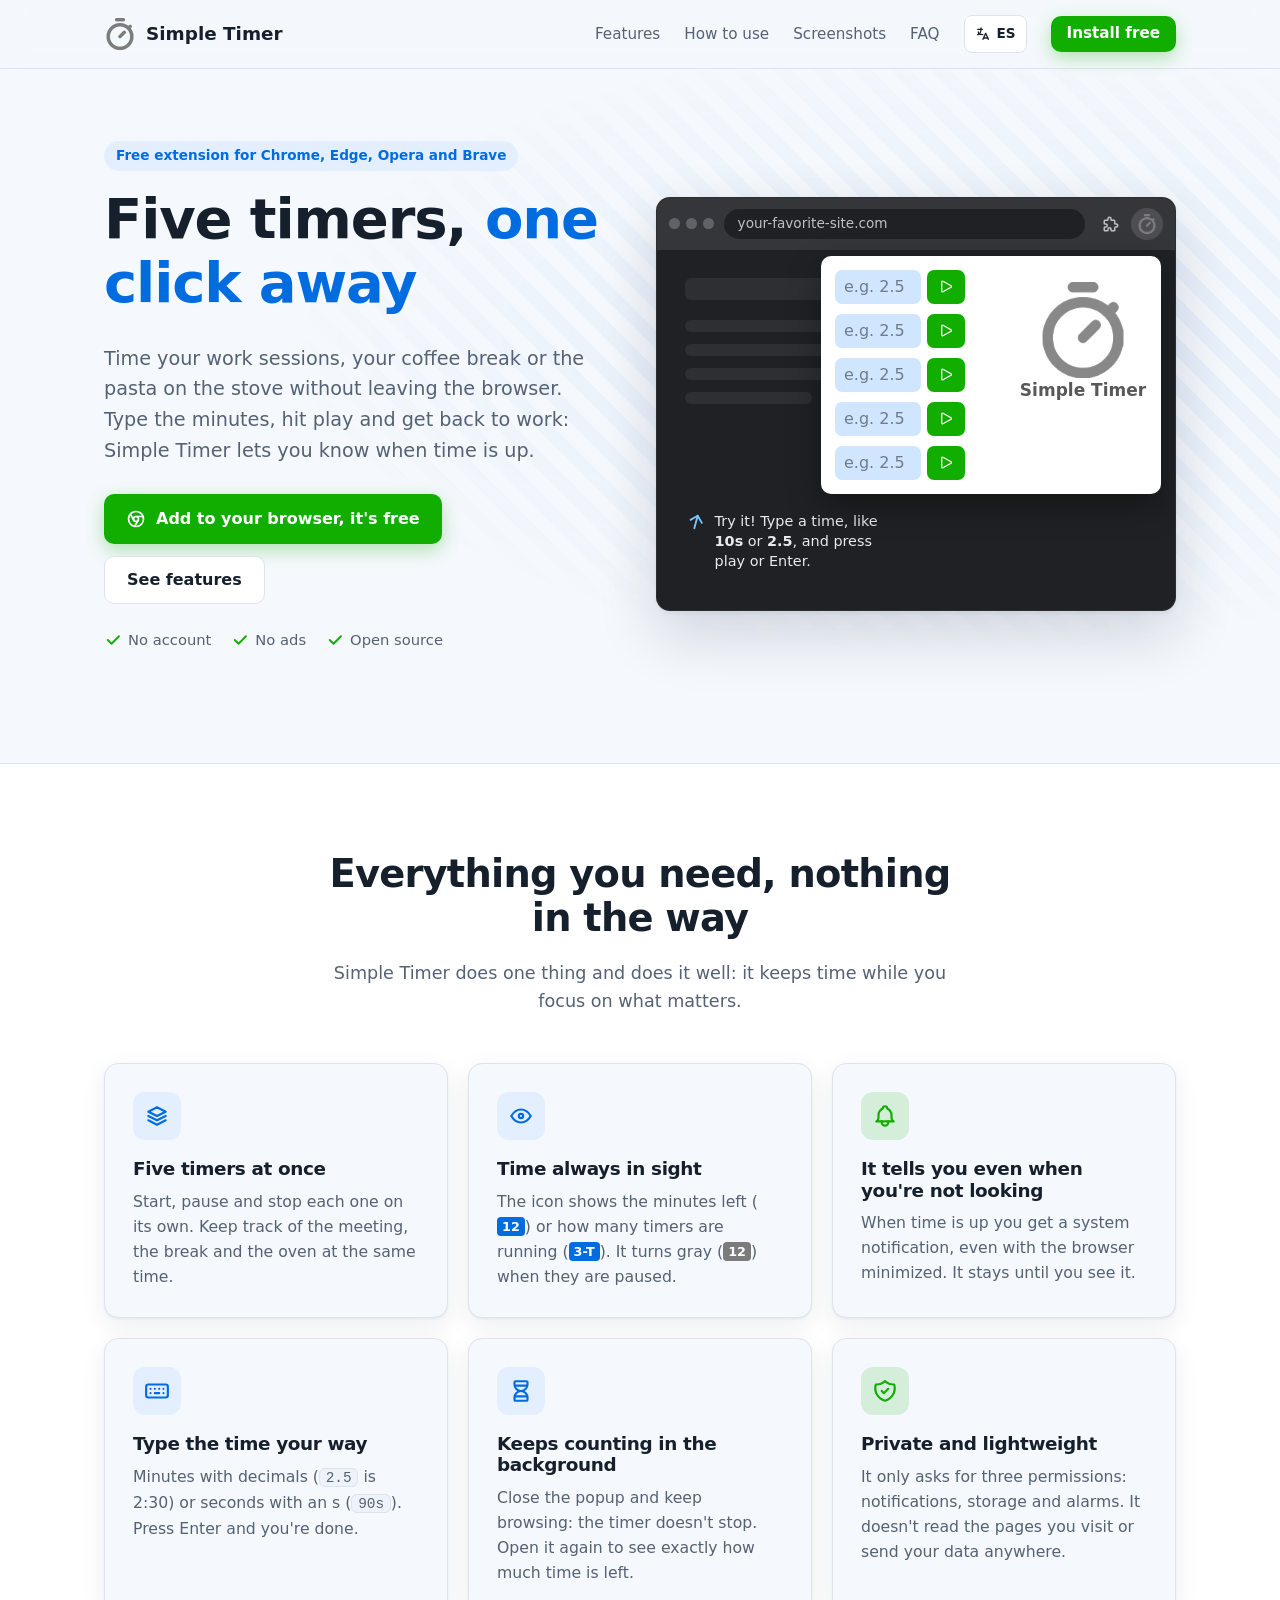
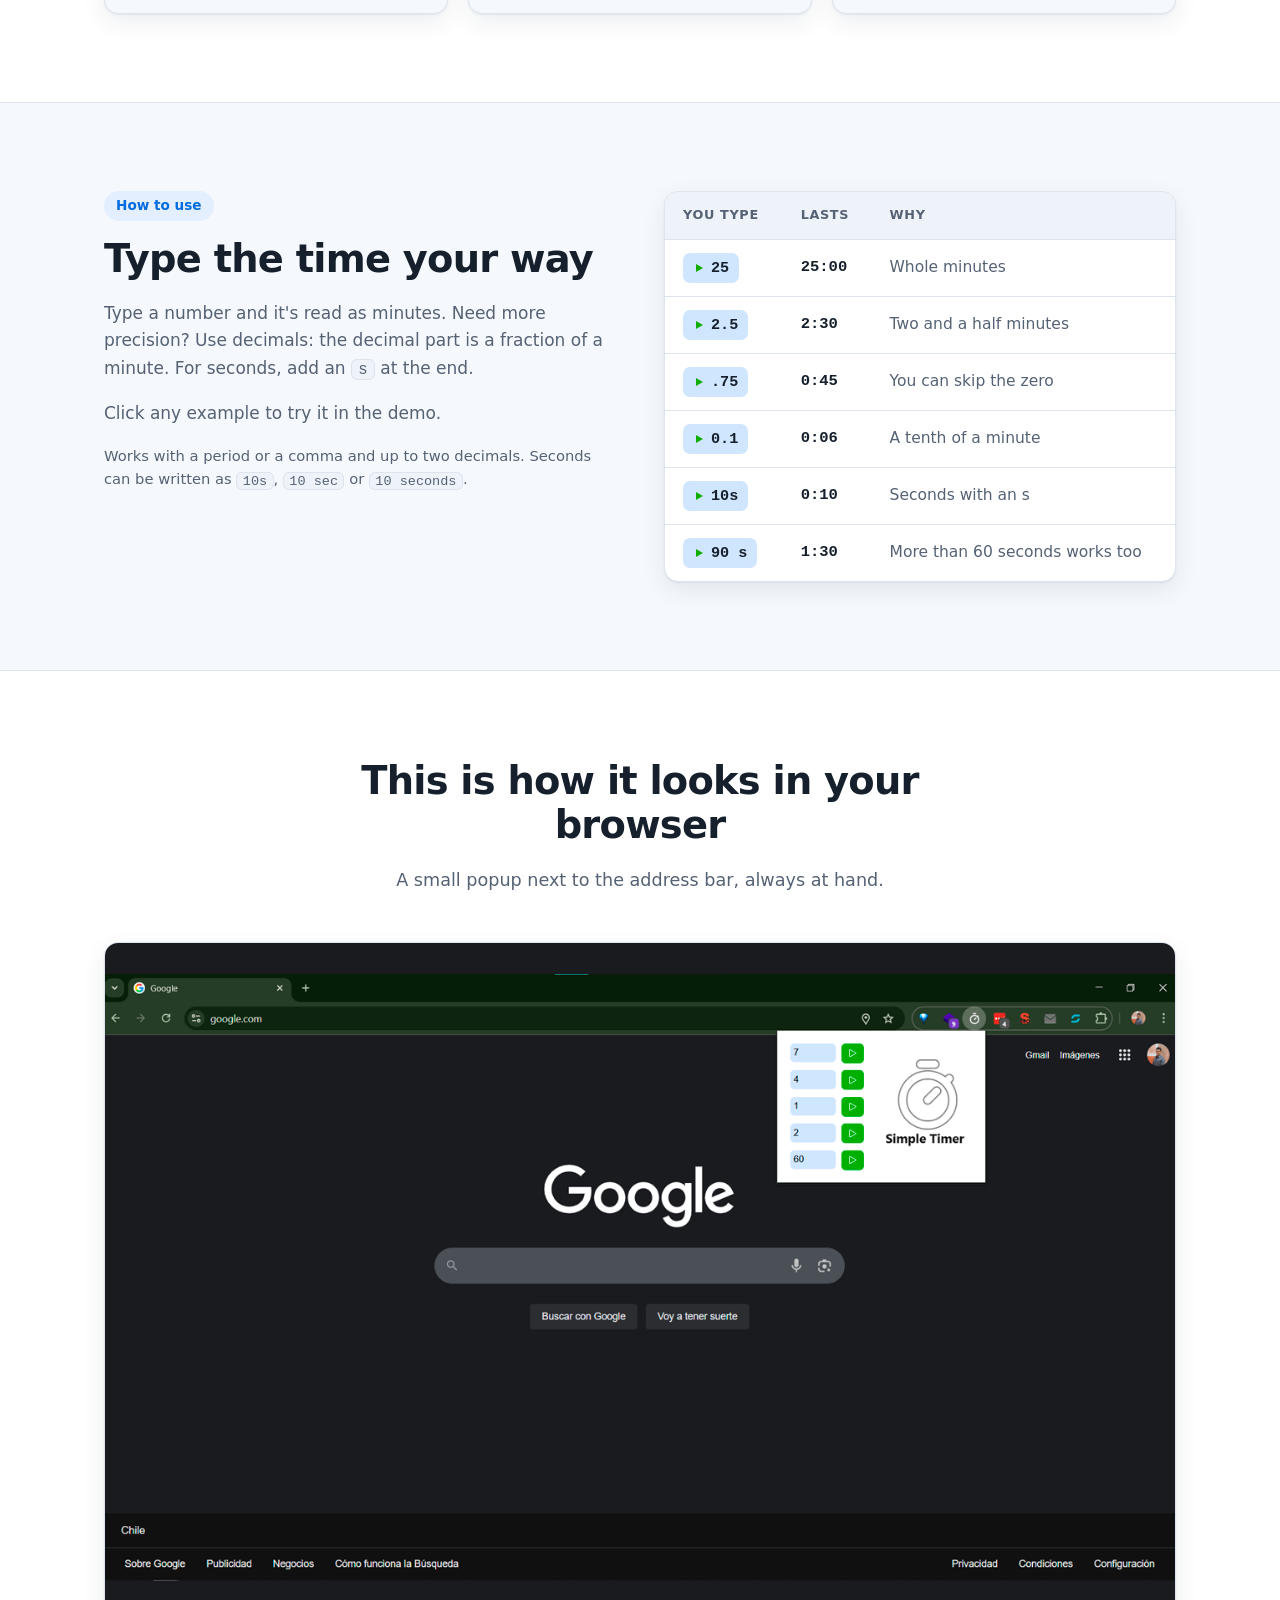
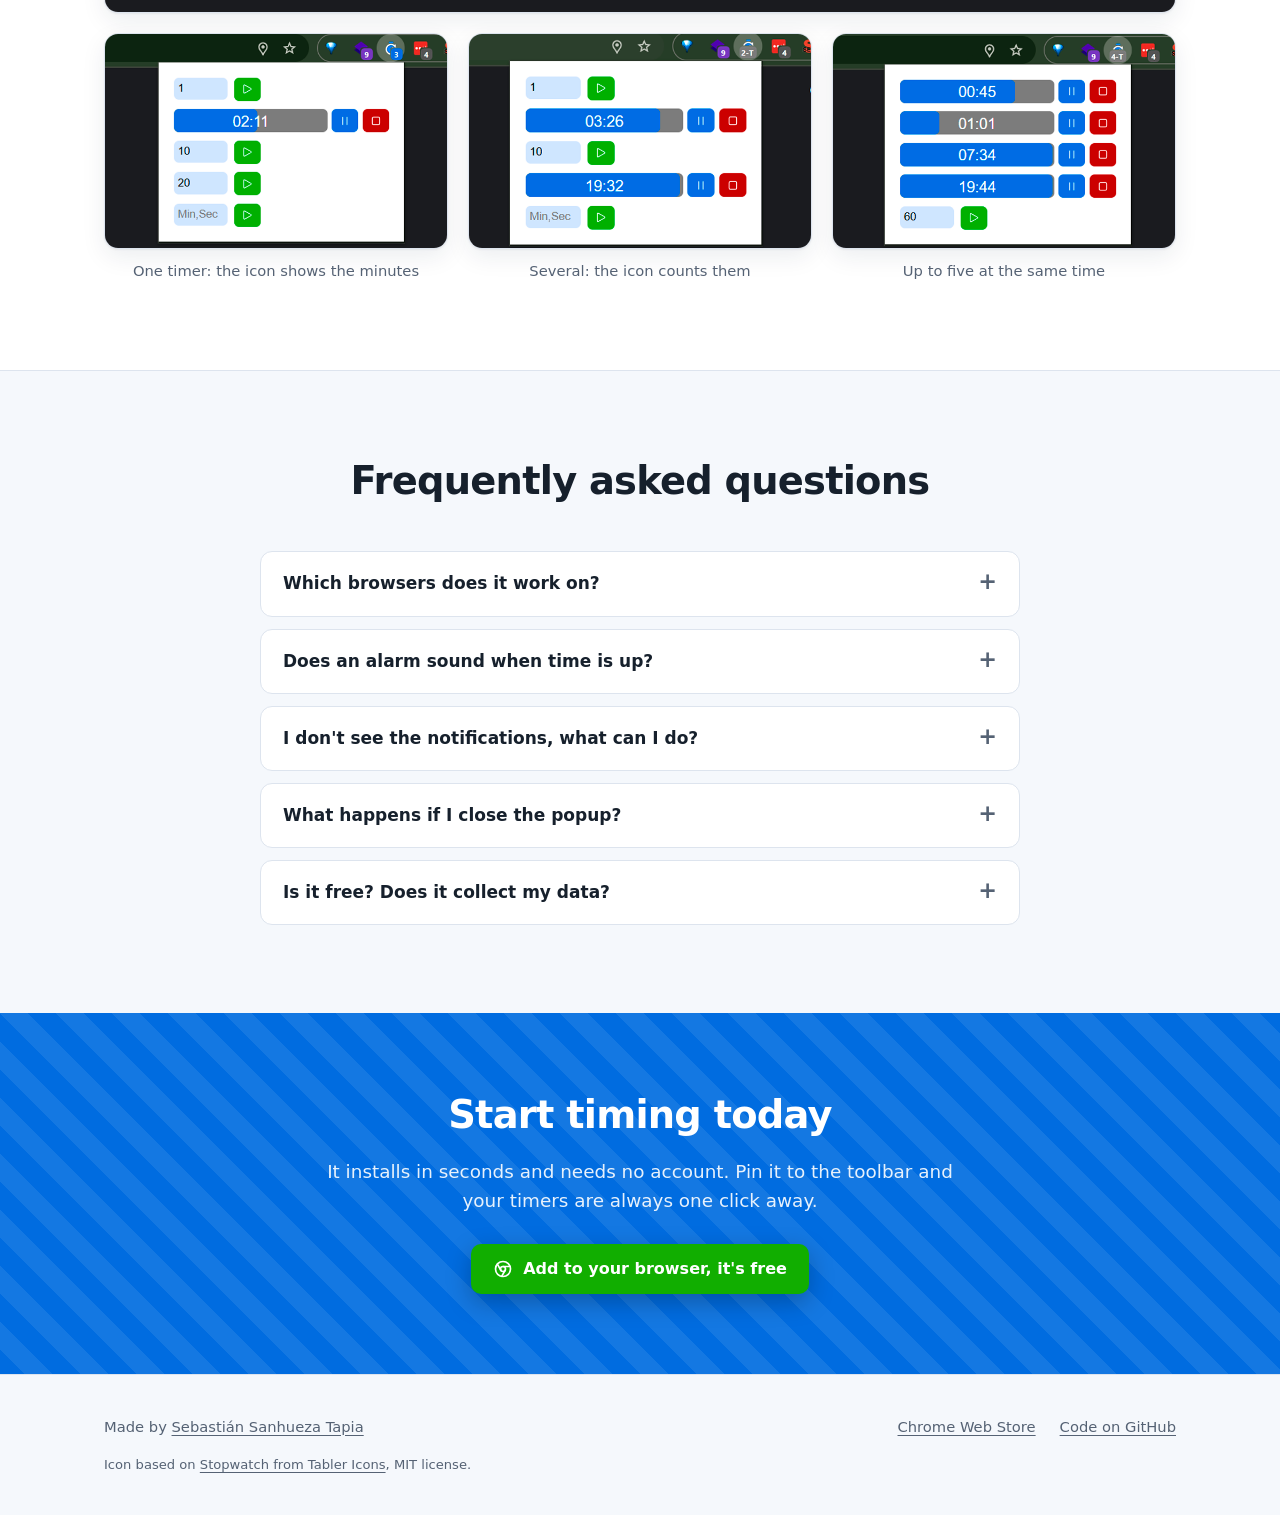
==== commit 23da99e2: "Se añade la página del autor de la app" ====
--- a/docs/index.html
+++ b/docs/index.html
@@ -295,7 +295,7 @@
 
 		<footer class="pie">
 			<div class="container">
-				<span data-i18n="comun.creada_por">Creada por <a href="https://www.linkedin.com/in/sebastiansanhuezatapia/">Sebastián Sanhueza Tapia</a></span>
+				<span data-i18n="comun.creada_por">Creada por <a href="https://sanhueza.pro/">Sebastián Sanhueza Tapia</a></span>
 				<ul>
 					<li><a href="https://chromewebstore.google.com/detail/simple-timer/fepcghiedlojkgidicokpnhifnfbmabe" data-i18n="comun.web_store">Chrome Web Store</a></li>
 					<li><a href="https://github.com/SuKuShaing/Extension-Simple-Timer" data-i18n="comun.codigo">Código en GitHub</a></li>
